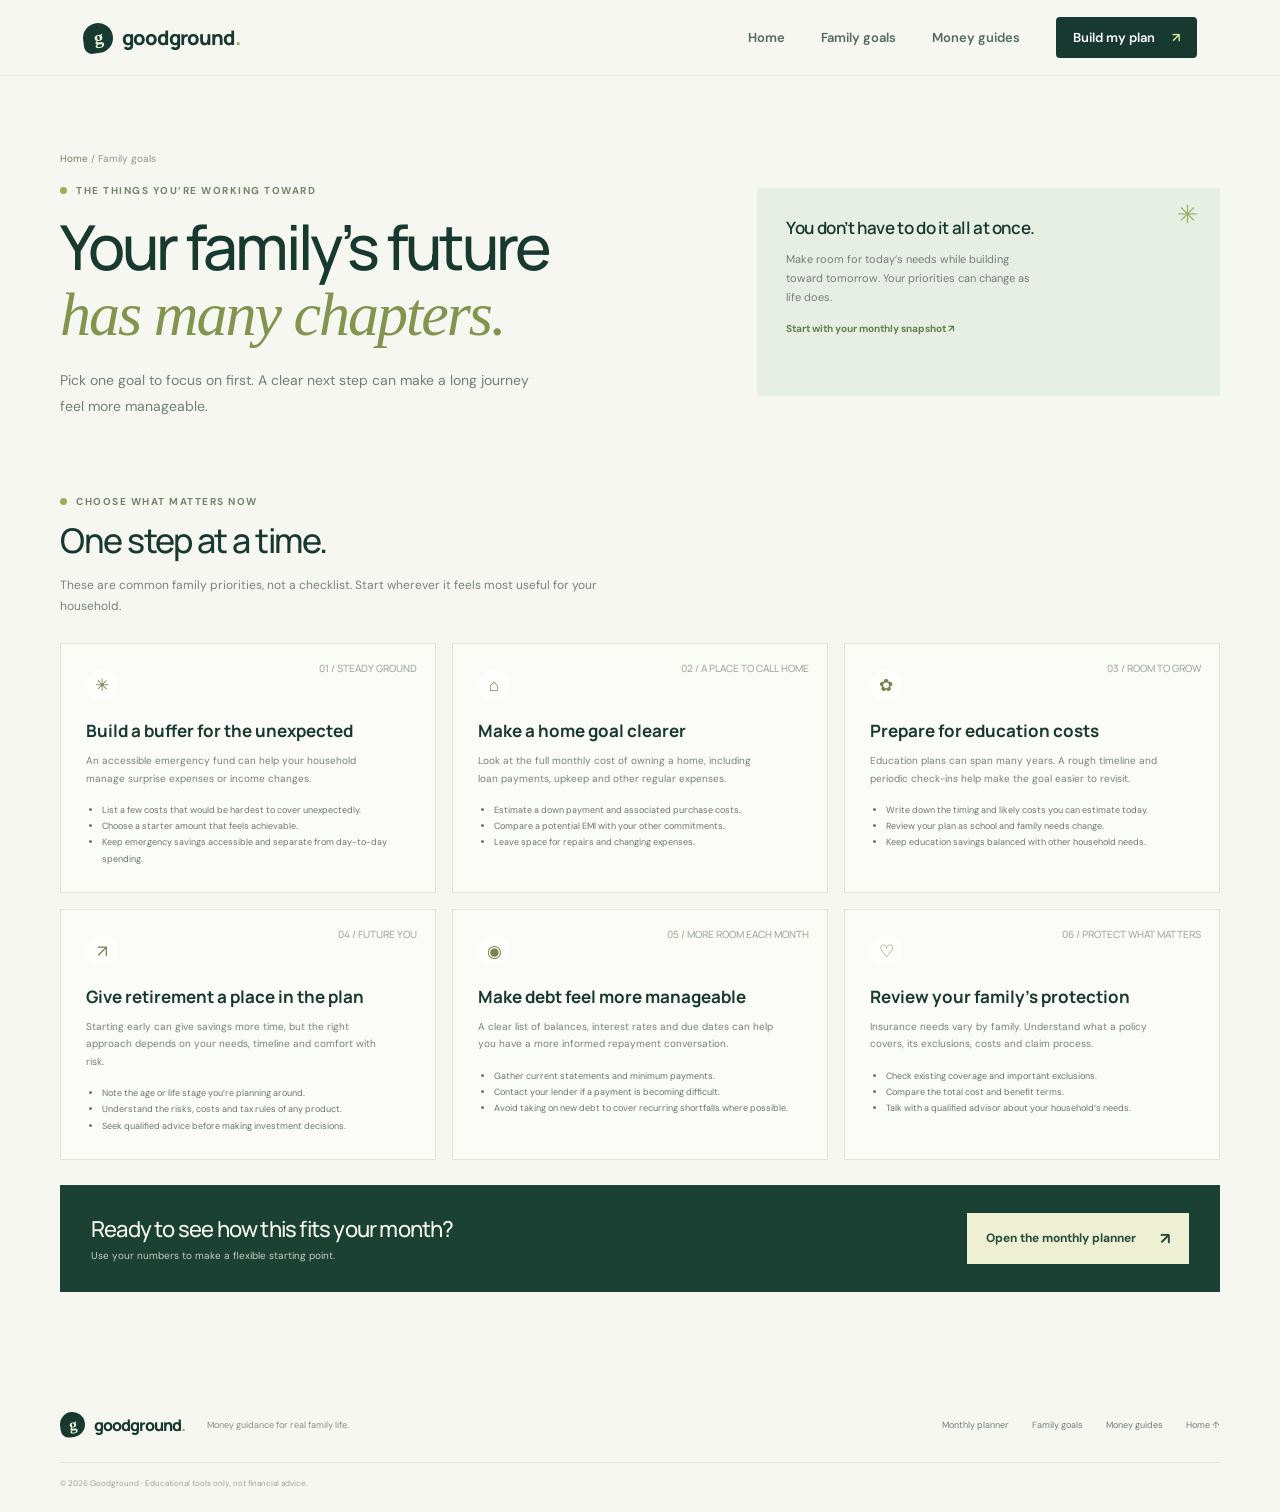
==== goals.html @ 2b3bf750 "Add Goodground multipage planning experience" ====
<!doctype html>
<html lang="en">
  <head>
    <meta charset="UTF-8" /><meta name="viewport" content="width=device-width, initial-scale=1.0" />
    <meta name="description" content="Explore practical family money goals: an emergency buffer, a home, education and retirement." />
    <title>Family goals — Goodground</title>
    <link rel="preconnect" href="https://fonts.googleapis.com" /><link rel="preconnect" href="https://fonts.gstatic.com" crossorigin />
    <link href="https://fonts.googleapis.com/css2?family=DM+Sans:wght@400;500;600;700&family=Manrope:wght@400;500;600;700;800&display=swap" rel="stylesheet" />
    <link rel="stylesheet" href="styles.css" /><link rel="stylesheet" href="pages.css" />
  </head>
  <body>
    <header class="site-header"><a class="brand" href="index.html"><span class="brand-mark">g</span><span>goodground<span class="brand-period">.</span></span></a><button class="menu-toggle" aria-label="Open navigation" aria-expanded="false"><span></span><span></span></button><nav class="main-nav" aria-label="Main navigation"><a href="index.html">Home</a><a href="goals.html" aria-current="page">Family goals</a><a href="guides.html">Money guides</a><a class="nav-cta" href="planner.html">Build my plan <span>↗</span></a></nav></header>
    <main>
      <section class="interior-hero"><div><div class="breadcrumb"><a href="index.html">Home</a> / Family goals</div><div class="eyebrow"><span class="eyebrow-dot"></span> The things you’re working toward</div><h1>Your family’s future<br /><em>has many chapters.</em></h1><p>Pick one goal to focus on first. A clear next step can make a long journey feel more manageable.</p></div><aside class="hero-aside"><strong>You don’t have to do it all at once.</strong><p>Make room for today’s needs while building toward tomorrow. Your priorities can change as life does.</p><a href="planner.html">Start with your monthly snapshot ↗</a></aside></section>
      <section class="page-main"><div class="page-section-title"><div class="eyebrow"><span class="eyebrow-dot"></span> Choose what matters now</div><h2>One step at a time.</h2><p>These are common family priorities, not a checklist. Start wherever it feels most useful for your household.</p></div>
        <div class="goal-detail-grid">
          <article class="goal-detail"><span class="goal-number">01 / STEADY GROUND</span><div class="tile-icon">✳</div><h3>Build a buffer for the unexpected</h3><p>An accessible emergency fund can help your household manage surprise expenses or income changes.</p><ul><li>List a few costs that would be hardest to cover unexpectedly.</li><li>Choose a starter amount that feels achievable.</li><li>Keep emergency savings accessible and separate from day-to-day spending.</li></ul></article>
          <article class="goal-detail"><span class="goal-number">02 / A PLACE TO CALL HOME</span><div class="tile-icon">⌂</div><h3>Make a home goal clearer</h3><p>Look at the full monthly cost of owning a home, including loan payments, upkeep and other regular expenses.</p><ul><li>Estimate a down payment and associated purchase costs.</li><li>Compare a potential EMI with your other commitments.</li><li>Leave space for repairs and changing expenses.</li></ul></article>
          <article class="goal-detail"><span class="goal-number">03 / ROOM TO GROW</span><div class="tile-icon">✿</div><h3>Prepare for education costs</h3><p>Education plans can span many years. A rough timeline and periodic check-ins help make the goal easier to revisit.</p><ul><li>Write down the timing and likely costs you can estimate today.</li><li>Review your plan as school and family needs change.</li><li>Keep education savings balanced with other household needs.</li></ul></article>
          <article class="goal-detail"><span class="goal-number">04 / FUTURE YOU</span><div class="tile-icon">↗</div><h3>Give retirement a place in the plan</h3><p>Starting early can give savings more time, but the right approach depends on your needs, timeline and comfort with risk.</p><ul><li>Note the age or life stage you’re planning around.</li><li>Understand the risks, costs and tax rules of any product.</li><li>Seek qualified advice before making investment decisions.</li></ul></article>
          <article class="goal-detail"><span class="goal-number">05 / MORE ROOM EACH MONTH</span><div class="tile-icon">◉</div><h3>Make debt feel more manageable</h3><p>A clear list of balances, interest rates and due dates can help you have a more informed repayment conversation.</p><ul><li>Gather current statements and minimum payments.</li><li>Contact your lender if a payment is becoming difficult.</li><li>Avoid taking on new debt to cover recurring shortfalls where possible.</li></ul></article>
          <article class="goal-detail"><span class="goal-number">06 / PROTECT WHAT MATTERS</span><div class="tile-icon">♡</div><h3>Review your family’s protection</h3><p>Insurance needs vary by family. Understand what a policy covers, its exclusions, costs and claim process.</p><ul><li>Check existing coverage and important exclusions.</li><li>Compare the total cost and benefit terms.</li><li>Talk with a qualified advisor about your household’s needs.</li></ul></article>
        </div>
        <div class="priority-band"><div><h3>Ready to see how this fits your month?</h3><p>Use your numbers to make a flexible starting point.</p></div><a class="button" href="planner.html">Open the monthly planner <span>↗</span></a></div>
      </section>
    </main>
    <footer class="site-footer"><a class="brand" href="index.html"><span class="brand-mark">g</span><span>goodground<span class="brand-period">.</span></span></a><p>Money guidance for real family life.</p><div class="footer-links"><a href="planner.html">Monthly planner</a><a href="goals.html">Family goals</a><a href="guides.html">Money guides</a><a href="index.html">Home ↑</a></div><small>© 2026 Goodground · Educational tools only, not financial advice.</small></footer>
    <script type="module" src="src/site.js"></script>
  </body>
</html>
---- styles.css ----
:root{--paper:#f7f7f1;--ink:#18392f;--ink2:#23483c;--muted:#6d7f75;--line:#e2e6dc;--mint:#cfe5d5;--lime:#d9eb96;--serif:Georgia,'Times New Roman',serif;--sans:'DM Sans',Arial,sans-serif;--display:'Manrope',var(--sans)}
*{box-sizing:border-box}html{scroll-behavior:smooth;scroll-padding-top:82px}body{margin:0;background:var(--paper);color:var(--ink);font-family:var(--sans);font-size:15px;-webkit-font-smoothing:antialiased}a{color:inherit;text-decoration:none}button,input{font:inherit}.site-header{height:76px;padding:0 max(calc((100vw - 1160px)/2),6.5%);display:flex;align-items:center;justify-content:space-between;border-bottom:1px solid rgba(24,57,47,.08);position:sticky;top:0;z-index:10;background:rgba(247,247,241,.95);backdrop-filter:blur(14px)}.brand{font:800 20px var(--display);letter-spacing:-1px;display:flex;align-items:center;gap:9px}.brand-mark{width:30px;height:30px;border-radius:50% 50% 50% 8px;background:var(--ink);color:#e7f2d9;display:grid;place-items:center;font:700 19px var(--serif);transform:rotate(-8deg)}.brand-period{color:#94ac5a}.main-nav{display:flex;align-items:center;gap:36px;color:#546a60;font-size:13px;font-weight:600}.main-nav>a:not(.nav-cta):hover,.footer-links a:hover{color:#97a74e}.nav-cta{background:var(--ink);color:white;padding:12px 17px;border-radius:4px}.nav-cta span{margin-left:14px;color:#d9eb96}.menu-toggle{display:none}.hero{max-width:1160px;margin:auto;min-height:555px;padding:74px 0 55px;display:grid;grid-template-columns:1fr 1.07fr;align-items:center;gap:56px}.hero-copy{padding:0 0 15px}.eyebrow{display:flex;align-items:center;gap:9px;color:#738568;font-size:10px;font-weight:700;letter-spacing:1.5px;text-transform:uppercase}.eyebrow-dot{width:7px;height:7px;border-radius:50%;background:#9dad56;display:inline-block}.hero h1,.section-heading h2,.planner-copy h2,.goal-calculator h2,.story-aside h2,.closing-cta h2{font:500 clamp(44px,5.4vw,68px)/1.05 var(--display);letter-spacing:-3.5px;margin:24px 0 20px}.hero h1 em,.section-heading h2 em,.planner-copy h2 em,.goal-calculator h2 em,.closing-cta h2 em{font:italic 500 1.01em/1 var(--serif);letter-spacing:-3px;color:#82954e}.hero-intro{max-width:410px;color:#64776c;font-size:16px;line-height:1.75;margin:0}.hero-actions{display:flex;align-items:center;gap:25px;margin:28px 0 35px}.button{display:inline-flex;align-items:center;gap:24px;padding:15px 19px;font-size:12px;font-weight:700;transition:.2s}.button span{font-size:16px}.button-dark{background:var(--ink);color:white}.button-dark:hover{background:#305747;transform:translateY(-2px)}.text-link{font-size:12px;font-weight:700;color:#52695d;display:flex;align-items:center;gap:9px}.play{width:25px;height:25px;border:1px solid #aab8a6;border-radius:50%;display:grid;place-items:center;font-size:8px;padding-left:2px}.hero-note{display:flex;align-items:center;gap:12px}.avatar-stack{display:flex;padding-left:5px}.avatar-stack span{width:28px;height:28px;border:2px solid var(--paper);border-radius:50%;background:#d7bba7;display:grid;place-items:center;margin-left:-6px;font-size:9px;font-weight:700;color:#456154}.avatar-stack span:nth-child(2){background:#b8d5bc}.avatar-stack span:nth-child(3){background:#ddcf8e}.avatar-stack span:nth-child(4){background:#e8ebe0}.hero-note p{margin:0;color:#859187;font-size:10px;line-height:1.5}.hero-note strong{color:#52665b;font-size:10px}.hero-art{height:422px;position:relative;background:#e7eddd;overflow:hidden;border-radius:48% 48% 3px 3px / 38% 38% 3px 3px}.hero-art:after{content:'';position:absolute;bottom:0;left:0;right:0;height:19%;background:#d9e5d0;border-radius:50% 50% 0 0/15% 15% 0 0}.sun{position:absolute;right:18%;top:12%;width:74px;height:74px;background:#e7d984;border-radius:50%}.art-label{position:absolute;left:8%;top:11%;z-index:2;font-size:10px;color:#607862;letter-spacing:.3px}.label-icon{color:#a1ab5b;font-size:18px;vertical-align:middle;margin-right:4px}.house{position:absolute;z-index:1;left:31%;top:23%;width:43%;height:53%}.roof{position:absolute;left:-8%;top:0;width:116%;height:42%;background:#b98163;clip-path:polygon(50% 0,100% 100%,0 100%)}.house-body{position:absolute;top:34%;left:5%;width:90%;height:57%;background:#f8f3e6;border:1px solid #d9d6c7}.window{position:absolute;top:19%;width:22%;height:28%;background:#bed8cb;border:4px solid #fff}.window-one{left:13%}.window-two{right:13%}.door{position:absolute;bottom:0;left:39%;width:23%;height:43%;background:#90a285;border-radius:22px 22px 0 0}.house-base{position:absolute;bottom:4%;left:-3%;width:106%;height:7px;background:#a7ae8a}.plant{position:absolute;z-index:2;bottom:18%;width:47px;height:88px}.plant-one{left:19%}.plant-two{right:18%;transform:scale(.82)}.plant i{position:absolute;bottom:31px;left:22px;width:13px;height:36px;background:#839e70;border-radius:90% 0 90% 0;transform-origin:bottom}.plant i:nth-child(1){transform:rotate(-42deg)}.plant i:nth-child(2){transform:rotate(5deg);height:44px}.plant i:nth-child(3){transform:rotate(40deg)}.plant b{position:absolute;bottom:0;left:9px;width:34px;height:38px;background:#bf8b6d;border-radius:2px 2px 8px 8px}.note-card{position:absolute;z-index:4;background:#fffdf7;box-shadow:0 12px 35px #294b351f;border:1px solid #edf0e7}.goal-card{top:25%;right:5%;width:190px;padding:15px 16px 13px;transform:rotate(2deg)}.mini-heading{display:flex;align-items:center;gap:6px;font-size:7px;color:#839084;letter-spacing:.8px;font-weight:700}.tiny-icon{width:17px;height:17px;background:#e6efdc;border-radius:50%;display:grid;place-items:center;color:#667c4f;font-size:11px}.dots{margin-left:auto;font-size:16px;letter-spacing:1px}.goal-card>strong{font:700 23px var(--display);display:block;margin:12px 0 8px;letter-spacing:-1px}.goal-card small{font:500 10px var(--sans);color:#8a968b;letter-spacing:0}.progress{height:5px;background:#e8eee4;border-radius:10px}.progress span{display:block;height:100%;background:#91a864;border-radius:10px}.card-foot{display:flex;justify-content:space-between;margin-top:7px;font-size:8px;color:#879486}.card-foot span:last-child{color:#779252}.calm-card{left:7%;bottom:17%;display:flex;gap:10px;align-items:center;padding:11px 15px;transform:rotate(-2deg)}.calm-icon{width:29px;height:29px;display:grid;place-items:center;background:#f2edcf;border-radius:50%;color:#a48e3f}.calm-card strong,.calm-card small{display:block}.calm-card strong{font:700 10px var(--display)}.calm-card small{font-size:8px;color:#829087;margin-top:3px}.art-caption{position:absolute;z-index:3;bottom:6%;width:100%;text-align:center;color:#72836f;font:italic 12px var(--serif)}.trust-strip{padding:29px 6%;border-top:1px solid var(--line);border-bottom:1px solid var(--line);text-align:center}.trust-strip>p{color:#94a095;font-size:9px;letter-spacing:1.7px;font-weight:700;margin:0 0 18px}.trust-strip>div{display:flex;justify-content:center;gap:64px;color:#52665a;font-size:12px;font-weight:600}.section-pad{max-width:1160px;margin:auto;padding:105px 0}.section-heading{display:flex;justify-content:space-between;align-items:end;margin-bottom:46px}.section-heading h2,.goal-calculator h2,.story-aside h2{font-size:46px;letter-spacing:-2.5px;margin:17px 0 0}.section-heading h2 em,.goal-calculator h2 em{letter-spacing:-2px}.section-heading>p{max-width:345px;line-height:1.8;color:#77847b;margin:0 0 4px;font-size:13px}.steps-grid{display:grid;grid-template-columns:repeat(3,1fr);gap:16px}.step-card{border:1px solid var(--line);padding:25px 25px 23px;min-height:224px;background:#fbfbf6}.step-top{display:flex;align-items:center;justify-content:space-between}.step-num{color:#94a194;font:500 11px var(--display);letter-spacing:1px}.step-icon{width:37px;height:37px;border-radius:50%;display:grid;place-items:center;font-size:17px}.mint{background:#e0eee1;color:#5a8666}.yellow{background:#f1edcf;color:#9e9148}.pink{background:#f2dfd8;color:#b17a66}.step-card h3{font:700 17px var(--display);letter-spacing:-.4px;margin:20px 0 9px}.step-card p{font-size:12px;line-height:1.7;color:#77847b;margin:0;max-width:290px}.step-card>a,.goal-tile>a{display:inline-block;margin-top:18px;color:#667f50;font-size:11px;font-weight:700}.step-card>a span,.goal-tile>a span{margin-left:8px}.planner-section{background:#1b4034;color:#f6f6ed;padding:84px max(calc((100vw - 1160px)/2),6.5%)}.planner-wrap{max-width:1160px;margin:auto;display:grid;grid-template-columns:.8fr 1.2fr;gap:84px;align-items:center}.light{color:#c0cfaa}.planner-copy h2{font-size:49px;letter-spacing:-2.5px;margin:20px 0}.planner-copy h2 em{color:#d7e89b;letter-spacing:-2px}.planner-copy>p{color:#bdccc2;line-height:1.8;font-size:13px;max-width:330px}.planner-points{display:grid;gap:14px;margin-top:27px;color:#d6e0d5;font-size:11px}.planner-points b{color:#d7e89b;margin-right:8px}.planner-card{background:#fbfbf5;color:var(--ink);padding:27px 29px 18px;box-shadow:0 18px 65px #10261f45}.planner-card-head{display:flex;justify-content:space-between;align-items:center;margin-bottom:23px}.micro-label{color:#91a085;font-size:8px;letter-spacing:1.2px;font-weight:700}.planner-card-head h3{font:700 19px var(--display);margin:6px 0 0;letter-spacing:-.6px}.privacy-pill{background:#eff3e9;color:#78876d;font-size:8px;padding:8px 10px;border-radius:99px}.fields-grid{display:grid;grid-template-columns:1fr 1fr;gap:17px 14px}.fields-grid label{font-size:10px;font-weight:600;color:#68796e}.input-wrap{display:flex;align-items:center;height:40px;margin-top:7px;border:1px solid #e0e6db;background:white}.input-wrap b{padding:0 0 0 11px;color:#91a08e;font-weight:500}.input-wrap input{width:100%;height:100%;border:0;outline:0;background:transparent;padding:0 10px;color:#233d32;font:600 13px var(--display)}.input-wrap:focus-within{border-color:#91a864;box-shadow:0 0 0 2px #91a86422}.plan-result{margin-top:21px;padding:18px;background:#edf2e5;display:flex;align-items:center;gap:20px}.result-ring{flex:none;width:90px;height:90px;border:1px solid #c9d8bd;border-radius:50%;display:flex;flex-direction:column;align-items:center;justify-content:center;position:relative}.result-ring>span{position:absolute;top:12px;left:17px;font-size:8px;color:#829279}.result-ring strong{font:700 19px var(--display);letter-spacing:-.7px}.result-ring small{font-size:7px;color:#85917f;margin-top:3px}.result-copy{flex:1}.result-status{font-size:11px;font-weight:700;color:#486c45}.result-copy p{font-size:10px;line-height:1.55;color:#718071;margin:7px 0}.result-link{font-size:9px;font-weight:700;color:#647f4c}.result-link span{padding-left:6px}.planner-disclaimer{color:#9ba69b;font-size:8px;margin:12px 0 0}.goals-section{padding-bottom:96px}.goal-grid{display:grid;grid-template-columns:repeat(3,1fr);gap:16px}.goal-tile{min-height:295px;padding:24px 25px;position:relative;overflow:hidden}.goal-home{background:#e8eee0}.goal-kids{background:#f0eadd}.goal-future{background:#e6ebe7}.tile-icon{width:32px;height:32px;border-radius:50%;background:#ffffff91;display:grid;place-items:center;color:#75854d;font-size:17px}.tile-meta{font-size:8px;letter-spacing:1.2px;font-weight:700;color:#839078;margin-top:21px}.goal-tile h3{font:600 23px/1.13 var(--display);letter-spacing:-1px;margin:9px 0}.goal-tile p{position:relative;z-index:1;max-width:210px;color:#758078;font-size:10px;line-height:1.7;margin:0}.goal-tile>a{position:relative;z-index:2;margin-top:13px}.tile-illustration{position:absolute;right:-4px;bottom:-14px;width:130px;height:104px;opacity:.88}.home-illo:before{content:'';position:absolute;right:24px;bottom:17px;width:81px;height:58px;background:#c8b69b;clip-path:polygon(50% 0,100% 42%,100% 100%,0 100%,0 42%)}.home-illo div{position:absolute;right:37px;bottom:17px;width:54px;height:41px;background:#f9f6e9}.home-illo span{position:absolute;right:58px;bottom:17px;font-size:26px;color:#879474}.kids-illo span{position:absolute;right:42px;bottom:29px;font-size:55px;color:#e0b962}.kids-illo i,.kids-illo b{position:absolute;bottom:15px;width:25px;height:48px;border-radius:90% 90% 0 0;background:#c98c77;right:69px}.kids-illo b{right:39px;height:38px;background:#7d9a7e}.future-illo span{position:absolute;right:46px;bottom:37px;font-size:48px;color:#d6b862}.future-illo i,.future-illo b{position:absolute;bottom:17px;right:50px;width:55px;height:24px;border-radius:100% 0;background:#80987a;transform:rotate(-19deg)}.future-illo b{right:16px;bottom:8px;width:68px;background:#a8b4a0;transform:rotate(10deg)}.goal-calculator{background:#eeeee5;padding:82px max(calc((100vw - 1160px)/2),6.5%)}.calc-inner{max-width:1160px;margin:auto;display:grid;grid-template-columns:1fr .92fr;gap:100px;align-items:center}.goal-calculator h2{margin-bottom:17px}.calc-inner>div:first-child>p{max-width:390px;color:#748078;font-size:12px;line-height:1.8}.calc-card{background:#fbfbf7;padding:26px 28px;box-shadow:0 10px 35px #263d2b0a}.calc-card>label{display:block;font-size:10px;color:#647369;margin-bottom:10px}.calc-card>label strong{font:700 14px var(--display);color:#315744}.calc-card input[type=range]{width:100%;height:4px;accent-color:#798d56;cursor:pointer}.range-ends{display:flex;justify-content:space-between;color:#a0a99e;font-size:8px;margin:5px 0 20px}.calc-total{background:#edf2e5;padding:15px 17px;margin-top:2px;display:grid;gap:5px}.calc-total>span{font-size:9px;color:#788779}.calc-total strong{font:700 28px var(--display);letter-spacing:-1.3px;color:#294d3d}.calc-total small{font-size:8px;color:#859184}.calc-note{color:#9ba59a;font-size:8px;line-height:1.5;margin:12px 0 0}.stories-section{display:grid;grid-template-columns:1.05fr .95fr;gap:100px;align-items:center}.story-quote{padding:46px 49px;background:#e7eee3;position:relative;min-height:300px}.quote-mark{font:70px/.8 var(--serif);color:#9eae78}.story-quote blockquote{font:italic 24px/1.45 var(--serif);letter-spacing:-.3px;margin:6px 0 24px;max-width:430px;color:#355143}.quote-person{display:flex;align-items:center;gap:11px}.quote-avatar{width:32px;height:32px;background:#d8bfaa;border-radius:50%;display:grid;place-items:center;font:600 13px var(--display);color:#46604e}.quote-person strong,.quote-person small{display:block}.quote-person strong{font-size:10px}.quote-person small{font-size:8px;color:#829087;margin-top:4px}.story-dots{display:flex;gap:5px;position:absolute;bottom:30px;right:35px}.story-dots i{width:5px;height:5px;background:#c1ccbc;border-radius:50%}.story-dots i.active{width:18px;border-radius:10px;background:#84995f}.story-aside h2{margin:17px 0}.story-aside>p{font-size:12px;line-height:1.8;color:#758178;max-width:360px}.button-outline{border:1px solid #ccd5c7;color:#365743;margin-top:14px}.button-outline:hover{background:#e9eee5}.scribble{font:italic 19px/1.05 var(--serif);color:#9ba75e;position:absolute;right:12%;margin-top:-40px;transform:rotate(-10deg)}.scribble span{font-size:25px}.faq-section{padding-top:55px;display:grid;grid-template-columns:.7fr 1.3fr;gap:90px}.faq-head h2{font:500 35px var(--display);letter-spacing:-1.5px;margin:16px 0}.faq-list details{border-bottom:1px solid var(--line);padding:17px 0}.faq-list details:first-child{border-top:1px solid var(--line)}.faq-list summary{list-style:none;cursor:pointer;display:flex;justify-content:space-between;align-items:center;font:600 13px var(--display)}.faq-list summary::-webkit-details-marker{display:none}.faq-list summary span{font-size:18px;color:#83966a;transition:transform .2s}.faq-list details[open] summary span{transform:rotate(45deg)}.faq-list details p{max-width:650px;font-size:11px;line-height:1.75;color:#758178;margin:11px 30px 3px 0}.closing-cta{position:relative;overflow:hidden;background:#294f3e;color:#f4f5e8;text-align:center;padding:79px 20px 73px}.closing-cta:before,.closing-cta:after{content:'';position:absolute;width:280px;height:280px;border:1px solid #ffffff12;border-radius:50%;top:-125px;left:-90px}.closing-cta:after{left:auto;right:-60px;top:auto;bottom:-200px;width:370px;height:370px}.closing-sun{font-size:22px;color:#d9e994;margin-bottom:16px}.closing-cta h2{font-size:52px;margin:18px 0 13px}.closing-cta h2 em{color:#d9e994}.closing-cta>p{font-size:12px;color:#c4d1c3;margin:0 0 23px}.button-light{background:#edf0d3;color:#284b3c}.button-light:hover{background:white;transform:translateY(-2px)}.closing-note{display:block;font:italic 11px var(--serif);color:#b5c6b4;margin-top:16px}.site-footer{max-width:1160px;margin:auto;padding:28px 0 24px;display:flex;align-items:center;gap:22px;flex-wrap:wrap}.site-footer .brand{font-size:16px}.site-footer .brand-mark{width:25px;height:25px;font-size:16px}.site-footer>p{color:#859087;font-size:9px}.footer-links{margin-left:auto;display:flex;gap:23px;color:#718075;font-size:9px}.site-footer>small{width:100%;border-top:1px solid var(--line);padding-top:15px;color:#9aa49b;font-size:8px}
@media(max-width:1200px){.hero,.section-pad,.site-footer{margin-left:6.5%;margin-right:6.5%}.planner-section,.goal-calculator{padding-left:6.5%;padding-right:6.5%}.hero{gap:35px}.trust-strip>div{gap:35px}}
@media(max-width:760px){.site-header{height:65px;padding:0 6%}.menu-toggle{display:flex;width:38px;height:38px;border:0;background:transparent;flex-direction:column;gap:6px;align-items:center;justify-content:center}.menu-toggle span{width:20px;height:1px;background:var(--ink)}.main-nav{display:none;position:absolute;top:64px;left:0;right:0;background:var(--paper);padding:20px 6% 25px;box-shadow:0 16px 20px #23382b12;align-items:stretch;gap:0;flex-direction:column}.main-nav.open{display:flex}.main-nav>a:not(.nav-cta){padding:13px 0;border-bottom:1px solid var(--line)}.nav-cta{margin-top:15px;text-align:center}.hero{margin:0 6%;padding:52px 0 40px;grid-template-columns:1fr;gap:32px}.hero h1{font-size:54px}.hero-art{height:365px;max-width:500px;width:100%;margin:auto}.trust-strip>div{display:grid;grid-template-columns:1fr 1fr;gap:16px;text-align:left;max-width:410px;margin:auto;font-size:10px}.trust-strip{padding:24px 6%}.section-pad{margin:0 6%;padding:70px 0}.section-heading{display:block;margin-bottom:28px}.section-heading h2,.goal-calculator h2,.story-aside h2{font-size:39px}.section-heading>p{margin-top:16px;max-width:420px}.steps-grid,.goal-grid{grid-template-columns:1fr}.step-card{min-height:200px}.planner-section{padding:62px 6%}.planner-wrap{grid-template-columns:1fr;gap:28px}.planner-copy h2{font-size:43px}.planner-points{grid-template-columns:1fr 1fr}.planner-card{padding:21px 18px 15px}.goal-tile{min-height:270px}.goal-calculator{padding:62px 6%}.calc-inner{grid-template-columns:1fr;gap:25px}.stories-section{grid-template-columns:1fr;gap:38px}.story-quote{padding:33px 27px;min-height:280px}.story-quote blockquote{font-size:21px}.story-dots{bottom:23px}.scribble{right:4%;margin-top:-28px;font-size:15px}.faq-section{grid-template-columns:1fr;gap:15px;padding-top:35px}.faq-head h2{font-size:31px}.closing-cta{padding:63px 20px}.closing-cta h2{font-size:46px}.site-footer{margin:0 6%;padding:24px 0;gap:10px}.site-footer>p{width:calc(100% - 150px)}.footer-links{margin-left:0;order:3;width:100%;flex-wrap:wrap;gap:13px 20px}.site-footer>small{order:4}}
@media(max-width:420px){.hero h1{font-size:47px;letter-spacing:-2.5px}.hero-actions{gap:14px}.button{padding:14px 14px;gap:12px}.hero-art{height:315px}.goal-card{right:3%;width:164px;padding:12px}.calm-card{left:5%;padding:9px}.fields-grid{gap:12px 9px}.fields-grid label{font-size:9px}.planner-card-head{align-items:flex-start}.privacy-pill{font-size:7px;padding:7px}.plan-result{gap:12px;padding:13px}.result-ring{width:78px;height:78px}.result-ring strong{font-size:16px}.planner-points{grid-template-columns:1fr}.story-quote blockquote{font-size:19px}}
@media(prefers-reduced-motion:reduce){html{scroll-behavior:auto}*,*:before,*:after{transition:none!important}}
---- pages.css ----
.interior-hero{max-width:1160px;margin:0 auto;padding:76px 0 62px;display:grid;grid-template-columns:1fr .75fr;gap:80px;align-items:center}.breadcrumb{font-size:10px;color:#8b988d;margin-bottom:19px}.breadcrumb a{color:#728565}.interior-hero h1{font:500 clamp(45px,5vw,62px)/1.04 var(--display);letter-spacing:-3px;margin:18px 0}.interior-hero h1 em{font:italic 500 1em var(--serif);color:#82954e;letter-spacing:-2px}.interior-hero>div>p{max-width:480px;color:#718077;font-size:14px;line-height:1.8}.hero-aside{background:#e7eee3;padding:28px 29px;position:relative;min-height:208px}.hero-aside:after{content:'✳';position:absolute;right:22px;top:10px;font-size:25px;color:#a0ad66}.hero-aside strong{font:600 17px var(--display);letter-spacing:-.4px}.hero-aside p{font-size:11px;line-height:1.7;color:#718077;max-width:260px}.hero-aside a{font-size:10px;font-weight:700;color:#647f4c}.page-main{max-width:1160px;margin:auto;padding:0 0 90px}.page-section-title{margin:0 0 25px}.page-section-title h2{font:500 34px var(--display);letter-spacing:-1.5px;margin:9px 0}.page-section-title p{font-size:12px;line-height:1.8;color:#77847b;max-width:540px}.planner-layout{display:grid;grid-template-columns:1fr 310px;gap:25px;align-items:start}.planner-form,.side-note,.goal-detail,.guide-card{border:1px solid var(--line);background:#fbfbf7;padding:25px}.planner-form h2{font:700 18px var(--display);letter-spacing:-.5px;margin:0 0 5px}.planner-form>p{font-size:10px;color:#829087;margin:0 0 20px}.planner-fields{display:grid;grid-template-columns:1fr 1fr;gap:17px}.planner-fields label{font-size:10px;font-weight:600;color:#65756a}.planner-fields .input-wrap{margin-top:7px}.planner-breakdown{margin-top:20px;background:#edf2e5;padding:19px;display:grid;grid-template-columns:repeat(3,1fr);gap:12px}.breakdown-item span,.breakdown-item strong{display:block}.breakdown-item span{font-size:8px;letter-spacing:.7px;text-transform:uppercase;color:#849080}.breakdown-item strong{font:700 15px var(--display);margin-top:6px}.planner-summary{border-top:1px solid #d9e2d4;margin-top:18px;padding-top:16px;display:flex;justify-content:space-between;gap:16px;align-items:center}.planner-summary strong{font:700 24px var(--display);letter-spacing:-1px}.planner-summary p{font-size:10px;color:#718077;line-height:1.6;margin:4px 0 0;max-width:390px}.summary-label{font-size:8px;color:#839180;letter-spacing:1px}.side-note{background:#e7eee3;border:0}.side-note h3{font:700 15px var(--display);margin:0 0 10px}.side-note p,.side-note li{color:#718077;font-size:10px;line-height:1.75}.side-note ul{padding-left:17px}.side-note .disclaimer{border-top:1px solid #d3ddcf;padding-top:14px;margin-top:17px;font-size:9px}.projection-box{margin-top:24px;padding-top:20px;border-top:1px solid var(--line)}.projection-box h3{font:700 14px var(--display);margin:0 0 13px}.projection-box label{display:flex;justify-content:space-between;font-size:10px;color:#65756a;margin:13px 0 6px}.projection-box label strong{color:#315744}.projection-box input[type=range]{width:100%;accent-color:#82954e}.projection-result{margin-top:16px;background:#edf2e5;padding:15px}.projection-result span,.projection-result strong,.projection-result small{display:block}.projection-result span{font-size:9px;color:#778779}.projection-result strong{font:700 24px var(--display);margin:6px 0 2px}.projection-result small{font-size:8px;color:#8b9789}.goal-detail-grid{display:grid;grid-template-columns:repeat(3,1fr);gap:16px}.goal-detail{min-height:228px;position:relative;overflow:hidden}.goal-detail .tile-icon{margin-bottom:18px}.goal-detail h3{font:700 17px var(--display);margin:0 0 8px}.goal-detail p{font-size:10px;line-height:1.75;color:#77847b;max-width:295px}.goal-detail ul{padding-left:16px;margin:15px 0 0}.goal-detail li{font-size:9px;line-height:1.8;color:#68786d}.goal-detail .goal-number{position:absolute;right:18px;top:17px;font:500 10px var(--display);color:#a1ad9f}.priority-band{margin-top:25px;background:#1b4034;color:#f6f6ed;padding:28px 31px;display:flex;align-items:center;justify-content:space-between;gap:22px}.priority-band h3{font:500 22px var(--display);margin:0 0 5px;letter-spacing:-.8px}.priority-band p{font-size:10px;color:#c1d0c3;margin:0}.priority-band .button{background:#edf0d3;color:#284b3c;white-space:nowrap}.guide-grid{display:grid;grid-template-columns:repeat(2,1fr);gap:16px}.guide-card{min-height:205px}.guide-card .guide-number{font-size:9px;letter-spacing:1px;color:#8b9b79;font-weight:700}.guide-card h3{font:700 17px var(--display);margin:14px 0 8px}.guide-card p{color:#748078;font-size:10px;line-height:1.75;max-width:470px}.guide-card details{border-top:1px solid var(--line);margin-top:15px;padding-top:12px}.guide-card summary{font-size:10px;font-weight:700;cursor:pointer;list-style:none}.guide-card summary::-webkit-details-marker{display:none}.guide-card summary:after{content:'+';float:right;color:#82954e;font-size:15px}.guide-card details[open] summary:after{content:'−'}.guide-card details p{margin-bottom:0}.page-cta{margin-top:25px;text-align:center;background:#e7eee3;padding:34px 20px}.page-cta h3{font:500 23px var(--display);margin:0 0 8px}.page-cta p{font-size:10px;color:#77847b;margin:0 0 16px}.page-cta .button{background:var(--ink);color:white}
@media(max-width:1200px){.interior-hero,.page-main{margin-left:6.5%;margin-right:6.5%}}
@media(max-width:760px){.interior-hero{margin:0 6%;padding:48px 0 40px;grid-template-columns:1fr;gap:23px}.interior-hero h1{font-size:47px}.hero-aside{min-height:0}.page-main{margin:0 6%;padding-bottom:65px}.planner-layout{grid-template-columns:1fr}.planner-fields{grid-template-columns:1fr 1fr}.planner-breakdown{gap:7px;padding:14px}.breakdown-item strong{font-size:12px}.goal-detail-grid{grid-template-columns:1fr}.goal-detail{min-height:0}.guide-grid{grid-template-columns:1fr}.priority-band{align-items:flex-start;flex-direction:column}.priority-band .button{margin-top:3px}.planner-form,.side-note{padding:20px}.page-section-title h2{font-size:30px}}
@media(max-width:420px){.planner-fields{grid-template-columns:1fr}.planner-summary{align-items:flex-start;flex-direction:column}.planner-breakdown{grid-template-columns:1fr 1fr}.interior-hero h1{font-size:41px}}
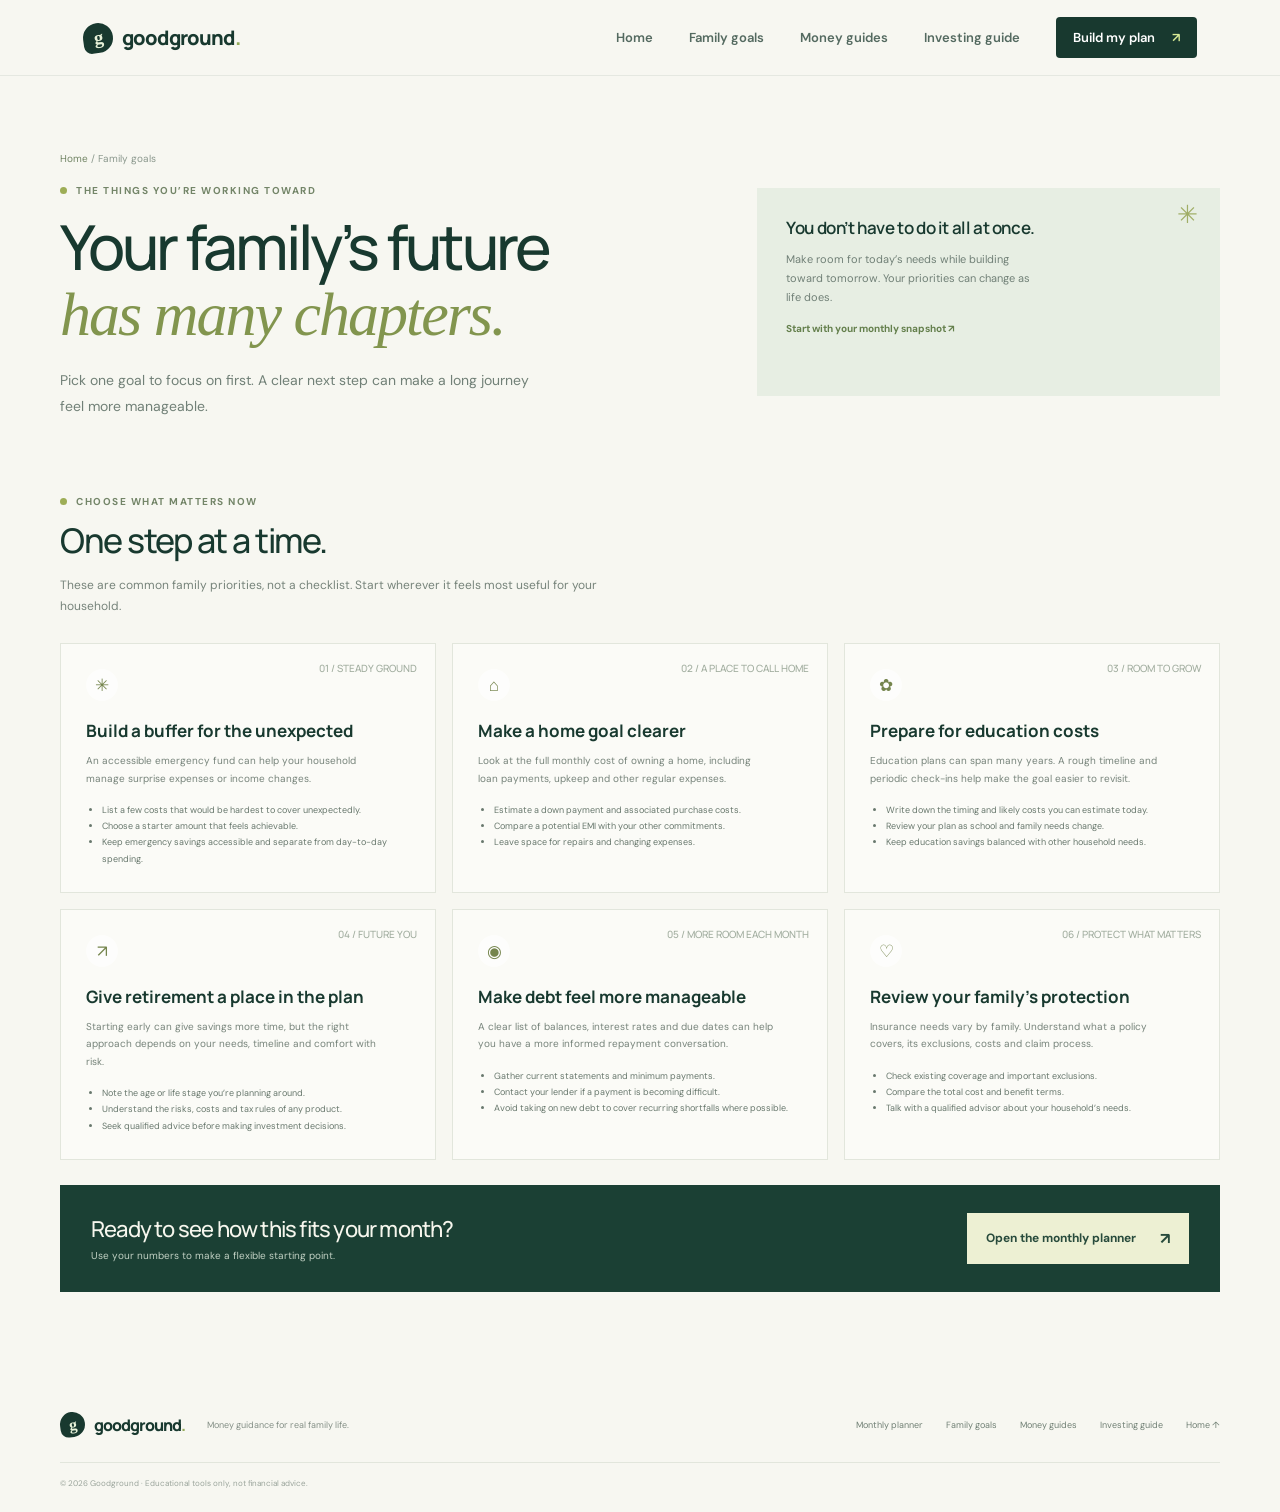
==== commit 0d8c47d7: "Add salary and budget investing learning tool" ====
--- a/goals.html
+++ b/goals.html
@@ -9,7 +9,7 @@
     <link rel="stylesheet" href="styles.css" /><link rel="stylesheet" href="pages.css" />
   </head>
   <body>
-    <header class="site-header"><a class="brand" href="index.html"><span class="brand-mark">g</span><span>goodground<span class="brand-period">.</span></span></a><button class="menu-toggle" aria-label="Open navigation" aria-expanded="false"><span></span><span></span></button><nav class="main-nav" aria-label="Main navigation"><a href="index.html">Home</a><a href="goals.html" aria-current="page">Family goals</a><a href="guides.html">Money guides</a><a class="nav-cta" href="planner.html">Build my plan <span>↗</span></a></nav></header>
+    <header class="site-header"><a class="brand" href="index.html"><span class="brand-mark">g</span><span>goodground<span class="brand-period">.</span></span></a><button class="menu-toggle" aria-label="Open navigation" aria-expanded="false"><span></span><span></span></button><nav class="main-nav" aria-label="Main navigation"><a href="index.html">Home</a><a href="goals.html" aria-current="page">Family goals</a><a href="guides.html">Money guides</a><a href="investing.html">Investing guide</a><a class="nav-cta" href="planner.html">Build my plan <span>↗</span></a></nav></header>
     <main>
       <section class="interior-hero"><div><div class="breadcrumb"><a href="index.html">Home</a> / Family goals</div><div class="eyebrow"><span class="eyebrow-dot"></span> The things you’re working toward</div><h1>Your family’s future<br /><em>has many chapters.</em></h1><p>Pick one goal to focus on first. A clear next step can make a long journey feel more manageable.</p></div><aside class="hero-aside"><strong>You don’t have to do it all at once.</strong><p>Make room for today’s needs while building toward tomorrow. Your priorities can change as life does.</p><a href="planner.html">Start with your monthly snapshot ↗</a></aside></section>
       <section class="page-main"><div class="page-section-title"><div class="eyebrow"><span class="eyebrow-dot"></span> Choose what matters now</div><h2>One step at a time.</h2><p>These are common family priorities, not a checklist. Start wherever it feels most useful for your household.</p></div>
@@ -24,7 +24,7 @@
         <div class="priority-band"><div><h3>Ready to see how this fits your month?</h3><p>Use your numbers to make a flexible starting point.</p></div><a class="button" href="planner.html">Open the monthly planner <span>↗</span></a></div>
       </section>
     </main>
-    <footer class="site-footer"><a class="brand" href="index.html"><span class="brand-mark">g</span><span>goodground<span class="brand-period">.</span></span></a><p>Money guidance for real family life.</p><div class="footer-links"><a href="planner.html">Monthly planner</a><a href="goals.html">Family goals</a><a href="guides.html">Money guides</a><a href="index.html">Home ↑</a></div><small>© 2026 Goodground · Educational tools only, not financial advice.</small></footer>
+    <footer class="site-footer"><a class="brand" href="index.html"><span class="brand-mark">g</span><span>goodground<span class="brand-period">.</span></span></a><p>Money guidance for real family life.</p><div class="footer-links"><a href="planner.html">Monthly planner</a><a href="goals.html">Family goals</a><a href="guides.html">Money guides</a><a href="investing.html">Investing guide</a><a href="index.html">Home ↑</a></div><small>© 2026 Goodground · Educational tools only, not financial advice.</small></footer>
     <script type="module" src="src/site.js"></script>
   </body>
 </html>
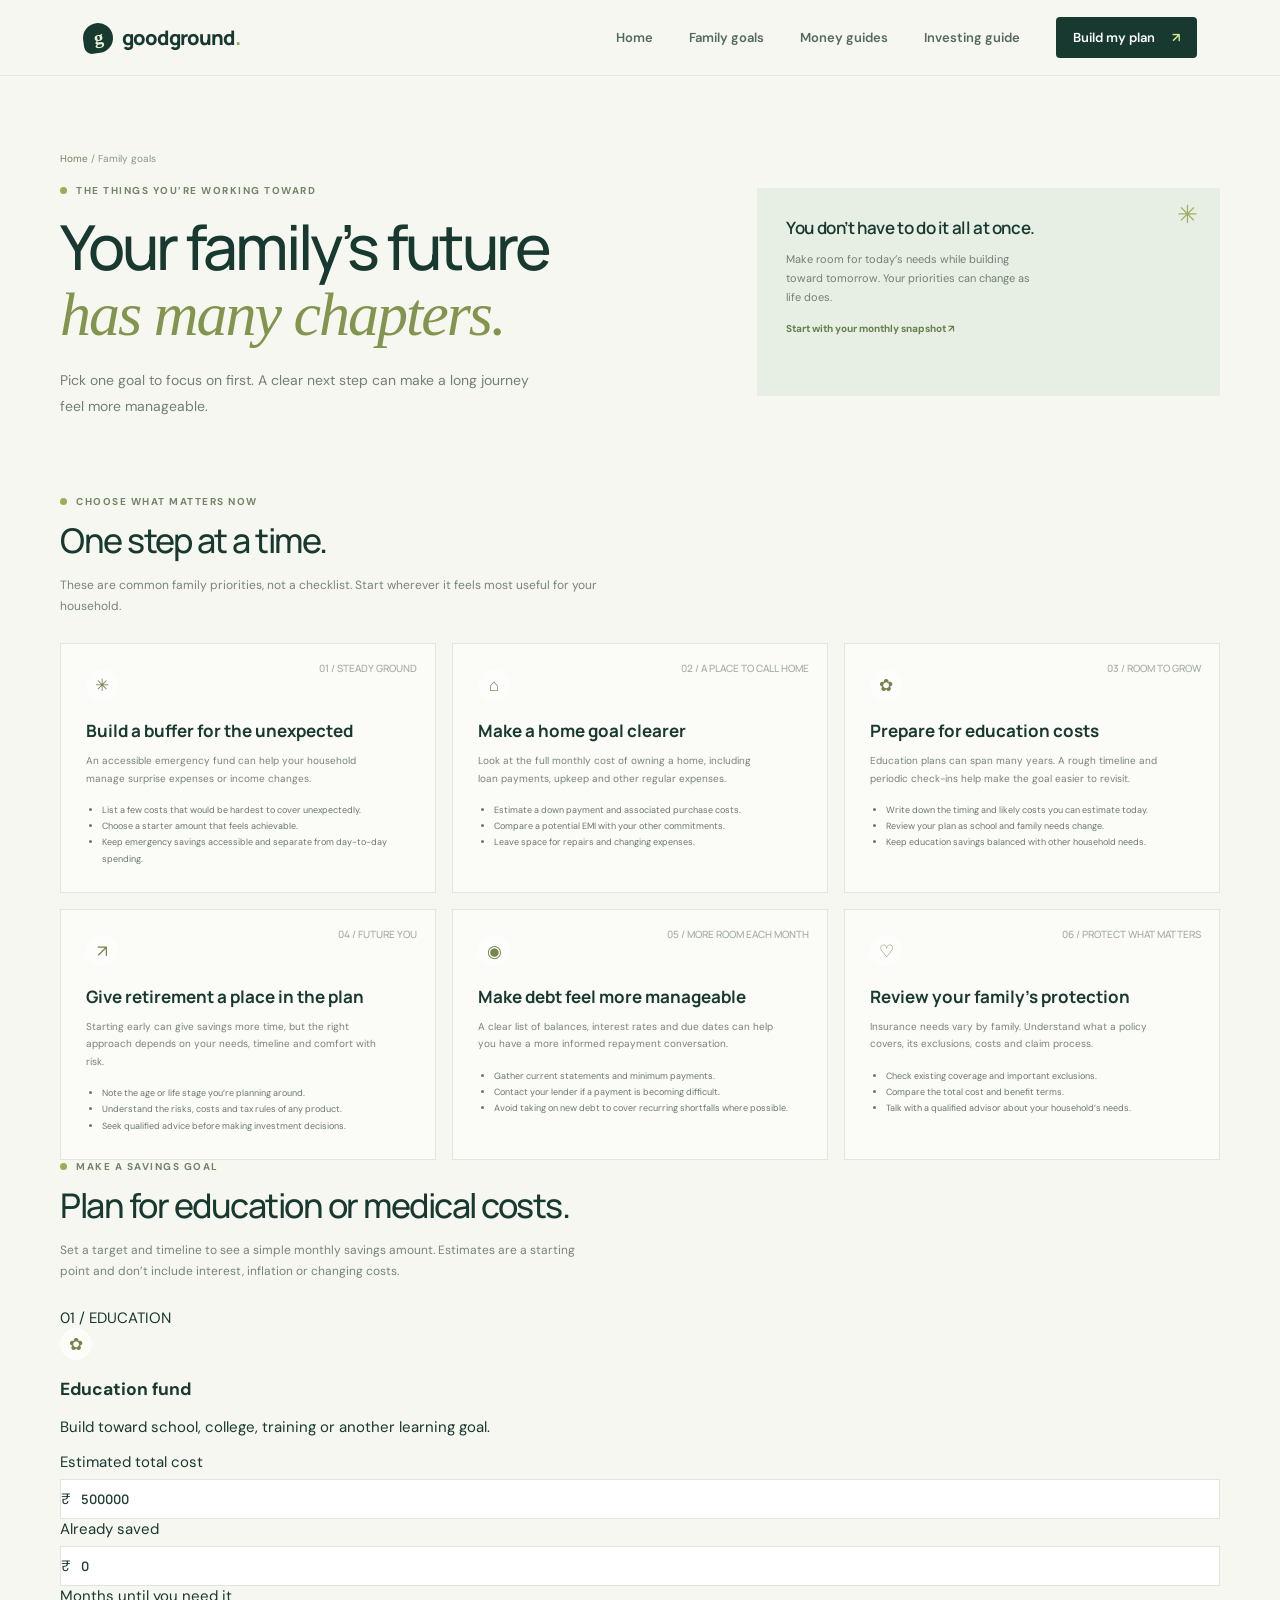
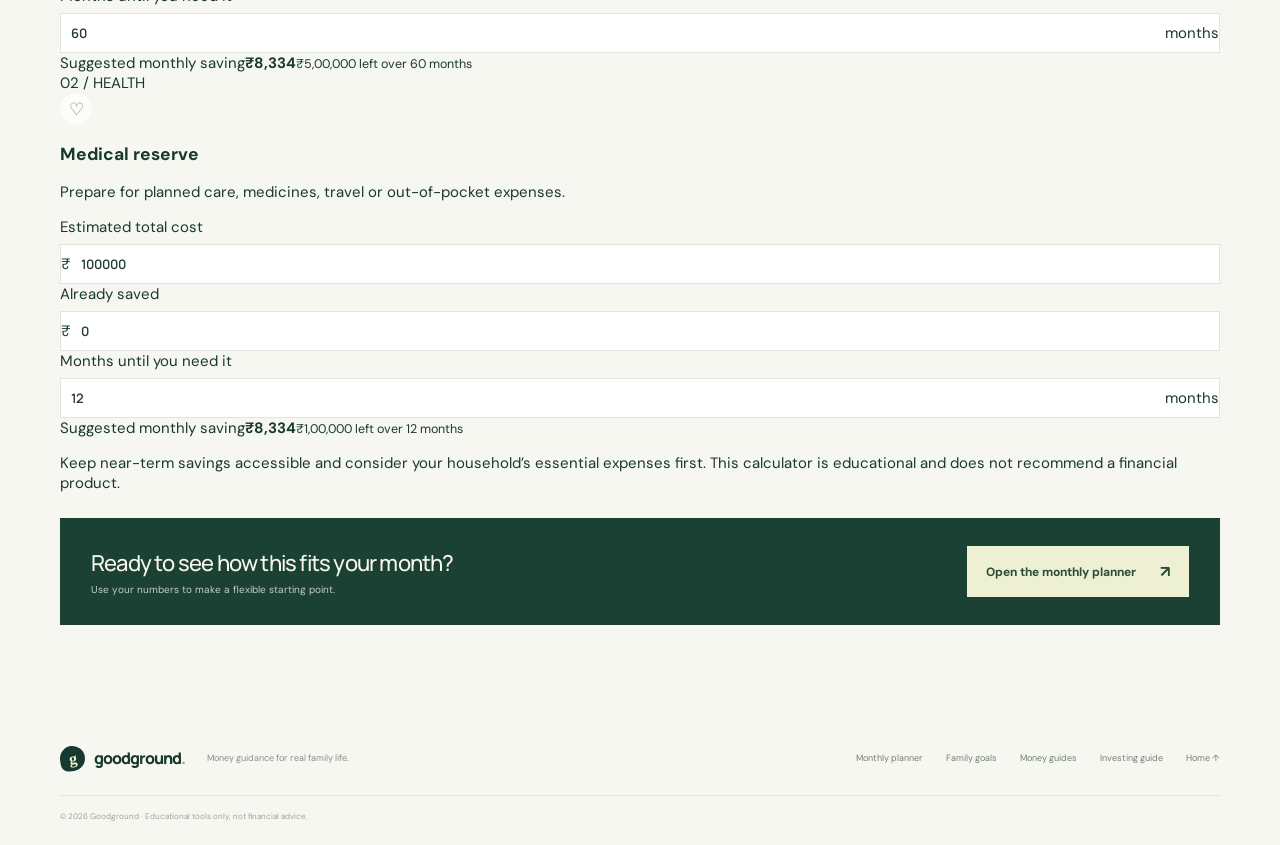
==== commit 4cb5391f: "Add education and medical savings goals" ====
--- a/goals.html
+++ b/goals.html
@@ -21,11 +21,31 @@
           <article class="goal-detail"><span class="goal-number">05 / MORE ROOM EACH MONTH</span><div class="tile-icon">◉</div><h3>Make debt feel more manageable</h3><p>A clear list of balances, interest rates and due dates can help you have a more informed repayment conversation.</p><ul><li>Gather current statements and minimum payments.</li><li>Contact your lender if a payment is becoming difficult.</li><li>Avoid taking on new debt to cover recurring shortfalls where possible.</li></ul></article>
           <article class="goal-detail"><span class="goal-number">06 / PROTECT WHAT MATTERS</span><div class="tile-icon">♡</div><h3>Review your family’s protection</h3><p>Insurance needs vary by family. Understand what a policy covers, its exclusions, costs and claim process.</p><ul><li>Check existing coverage and important exclusions.</li><li>Compare the total cost and benefit terms.</li><li>Talk with a qualified advisor about your household’s needs.</li></ul></article>
         </div>
+        <section class="goal-savings" aria-labelledby="goal-savings-title">
+          <div class="page-section-title"><div class="eyebrow"><span class="eyebrow-dot"></span> Make a savings goal</div><h2 id="goal-savings-title">Plan for education or medical costs.</h2><p>Set a target and timeline to see a simple monthly savings amount. Estimates are a starting point and don’t include interest, inflation or changing costs.</p></div>
+          <div class="goal-savings-grid">
+            <form class="goal-savings-card" data-goal-savings="education">
+              <span class="goal-number">01 / EDUCATION</span><div class="tile-icon">✿</div><h3>Education fund</h3><p>Build toward school, college, training or another learning goal.</p>
+              <label>Estimated total cost <span class="input-wrap"><span>₹</span><input name="target" type="number" min="1" step="1000" value="500000" inputmode="numeric" aria-label="Education estimated total cost in rupees" required /></span></label>
+              <label>Already saved <span class="input-wrap"><span>₹</span><input name="saved" type="number" min="0" step="1000" value="0" inputmode="numeric" aria-label="Education amount already saved in rupees" /></span></label>
+              <label>Months until you need it <span class="input-wrap"><input name="months" type="number" min="1" max="600" step="1" value="60" inputmode="numeric" aria-label="Months until education funds are needed" required /><span>months</span></span></label>
+              <div class="goal-savings-result" aria-live="polite"><span>Suggested monthly saving</span><strong data-monthly>₹8,334</strong><small data-remaining>₹5,00,000 left over 60 months</small></div>
+            </form>
+            <form class="goal-savings-card" data-goal-savings="medical">
+              <span class="goal-number">02 / HEALTH</span><div class="tile-icon">♡</div><h3>Medical reserve</h3><p>Prepare for planned care, medicines, travel or out-of-pocket expenses.</p>
+              <label>Estimated total cost <span class="input-wrap"><span>₹</span><input name="target" type="number" min="1" step="1000" value="100000" inputmode="numeric" aria-label="Medical estimated total cost in rupees" required /></span></label>
+              <label>Already saved <span class="input-wrap"><span>₹</span><input name="saved" type="number" min="0" step="1000" value="0" inputmode="numeric" aria-label="Medical amount already saved in rupees" /></span></label>
+              <label>Months until you need it <span class="input-wrap"><input name="months" type="number" min="1" max="600" step="1" value="12" inputmode="numeric" aria-label="Months until medical funds are needed" required /><span>months</span></span></label>
+              <div class="goal-savings-result" aria-live="polite"><span>Suggested monthly saving</span><strong data-monthly>₹8,334</strong><small data-remaining>₹1,00,000 left over 12 months</small></div>
+            </form>
+          </div>
+          <p class="goal-savings-note">Keep near-term savings accessible and consider your household’s essential expenses first. This calculator is educational and does not recommend a financial product.</p>
+        </section>
         <div class="priority-band"><div><h3>Ready to see how this fits your month?</h3><p>Use your numbers to make a flexible starting point.</p></div><a class="button" href="planner.html">Open the monthly planner <span>↗</span></a></div>
       </section>
     </main>
     <footer class="site-footer"><a class="brand" href="index.html"><span class="brand-mark">g</span><span>goodground<span class="brand-period">.</span></span></a><p>Money guidance for real family life.</p><div class="footer-links"><a href="planner.html">Monthly planner</a><a href="goals.html">Family goals</a><a href="guides.html">Money guides</a><a href="investing.html">Investing guide</a><a href="index.html">Home ↑</a></div><small>© 2026 Goodground · Educational tools only, not financial advice.</small></footer>
     <script type="module" src="src/site.js"></script>
+    <script type="module" src="src/goals.js"></script>
   </body>
 </html>
-
--- a/pages.css
+++ b/pages.css
@@ -1,5 +1,8 @@
 .interior-hero{max-width:1160px;margin:0 auto;padding:76px 0 62px;display:grid;grid-template-columns:1fr .75fr;gap:80px;align-items:center}.breadcrumb{font-size:10px;color:#8b988d;margin-bottom:19px}.breadcrumb a{color:#728565}.interior-hero h1{font:500 clamp(45px,5vw,62px)/1.04 var(--display);letter-spacing:-3px;margin:18px 0}.interior-hero h1 em{font:italic 500 1em var(--serif);color:#82954e;letter-spacing:-2px}.interior-hero>div>p{max-width:480px;color:#718077;font-size:14px;line-height:1.8}.hero-aside{background:#e7eee3;padding:28px 29px;position:relative;min-height:208px}.hero-aside:after{content:'✳';position:absolute;right:22px;top:10px;font-size:25px;color:#a0ad66}.hero-aside strong{font:600 17px var(--display);letter-spacing:-.4px}.hero-aside p{font-size:11px;line-height:1.7;color:#718077;max-width:260px}.hero-aside a{font-size:10px;font-weight:700;color:#647f4c}.page-main{max-width:1160px;margin:auto;padding:0 0 90px}.page-section-title{margin:0 0 25px}.page-section-title h2{font:500 34px var(--display);letter-spacing:-1.5px;margin:9px 0}.page-section-title p{font-size:12px;line-height:1.8;color:#77847b;max-width:540px}.planner-layout{display:grid;grid-template-columns:1fr 310px;gap:25px;align-items:start}.planner-form,.side-note,.goal-detail,.guide-card{border:1px solid var(--line);background:#fbfbf7;padding:25px}.planner-form h2{font:700 18px var(--display);letter-spacing:-.5px;margin:0 0 5px}.planner-form>p{font-size:10px;color:#829087;margin:0 0 20px}.planner-fields{display:grid;grid-template-columns:1fr 1fr;gap:17px}.planner-fields label{font-size:10px;font-weight:600;color:#65756a}.planner-fields .input-wrap{margin-top:7px}.planner-breakdown{margin-top:20px;background:#edf2e5;padding:19px;display:grid;grid-template-columns:repeat(3,1fr);gap:12px}.breakdown-item span,.breakdown-item strong{display:block}.breakdown-item span{font-size:8px;letter-spacing:.7px;text-transform:uppercase;color:#849080}.breakdown-item strong{font:700 15px var(--display);margin-top:6px}.planner-summary{border-top:1px solid #d9e2d4;margin-top:18px;padding-top:16px;display:flex;justify-content:space-between;gap:16px;align-items:center}.planner-summary strong{font:700 24px var(--display);letter-spacing:-1px}.planner-summary p{font-size:10px;color:#718077;line-height:1.6;margin:4px 0 0;max-width:390px}.summary-label{font-size:8px;color:#839180;letter-spacing:1px}.side-note{background:#e7eee3;border:0}.side-note h3{font:700 15px var(--display);margin:0 0 10px}.side-note p,.side-note li{color:#718077;font-size:10px;line-height:1.75}.side-note ul{padding-left:17px}.side-note .disclaimer{border-top:1px solid #d3ddcf;padding-top:14px;margin-top:17px;font-size:9px}.projection-box{margin-top:24px;padding-top:20px;border-top:1px solid var(--line)}.projection-box h3{font:700 14px var(--display);margin:0 0 13px}.projection-box label{display:flex;justify-content:space-between;font-size:10px;color:#65756a;margin:13px 0 6px}.projection-box label strong{color:#315744}.projection-box input[type=range]{width:100%;accent-color:#82954e}.projection-result{margin-top:16px;background:#edf2e5;padding:15px}.projection-result span,.projection-result strong,.projection-result small{display:block}.projection-result span{font-size:9px;color:#778779}.projection-result strong{font:700 24px var(--display);margin:6px 0 2px}.projection-result small{font-size:8px;color:#8b9789}.goal-detail-grid{display:grid;grid-template-columns:repeat(3,1fr);gap:16px}.goal-detail{min-height:228px;position:relative;overflow:hidden}.goal-detail .tile-icon{margin-bottom:18px}.goal-detail h3{font:700 17px var(--display);margin:0 0 8px}.goal-detail p{font-size:10px;line-height:1.75;color:#77847b;max-width:295px}.goal-detail ul{padding-left:16px;margin:15px 0 0}.goal-detail li{font-size:9px;line-height:1.8;color:#68786d}.goal-detail .goal-number{position:absolute;right:18px;top:17px;font:500 10px var(--display);color:#a1ad9f}.priority-band{margin-top:25px;background:#1b4034;color:#f6f6ed;padding:28px 31px;display:flex;align-items:center;justify-content:space-between;gap:22px}.priority-band h3{font:500 22px var(--display);margin:0 0 5px;letter-spacing:-.8px}.priority-band p{font-size:10px;color:#c1d0c3;margin:0}.priority-band .button{background:#edf0d3;color:#284b3c;white-space:nowrap}.guide-grid{display:grid;grid-template-columns:repeat(2,1fr);gap:16px}.guide-card{min-height:205px}.guide-card .guide-number{font-size:9px;letter-spacing:1px;color:#8b9b79;font-weight:700}.guide-card h3{font:700 17px var(--display);margin:14px 0 8px}.guide-card p{color:#748078;font-size:10px;line-height:1.75;max-width:470px}.guide-card details{border-top:1px solid var(--line);margin-top:15px;padding-top:12px}.guide-card summary{font-size:10px;font-weight:700;cursor:pointer;list-style:none}.guide-card summary::-webkit-details-marker{display:none}.guide-card summary:after{content:'+';float:right;color:#82954e;font-size:15px}.guide-card details[open] summary:after{content:'−'}.guide-card details p{margin-bottom:0}.page-cta{margin-top:25px;text-align:center;background:#e7eee3;padding:34px 20px}.page-cta h3{font:500 23px var(--display);margin:0 0 8px}.page-cta p{font-size:10px;color:#77847b;margin:0 0 16px}.page-cta .button{background:var(--ink);color:white}
+.invest-layout{display:grid;grid-template-columns:minmax(0,1.3fr) minmax(250px,.7fr);gap:20px;align-items:start}.invest-form{background:#fbfbf7;border:1px solid var(--line);padding:28px}.invest-form-section{display:flex;gap:13px;align-items:flex-start;margin-bottom:18px}.invest-form-section.second-step{margin-top:28px}.form-step{width:27px;height:27px;display:grid;place-items:center;flex:none;background:#e7eee3;border-radius:50%;font:700 9px var(--display);color:#728453}.invest-form-section h3{font:700 15px var(--display);margin:1px 0 4px}.invest-form-section p{font-size:9px;line-height:1.6;color:#839087;margin:0}.invest-fields{gap:16px 13px}.invest-fields label{display:block;font-size:9px;font-weight:600;color:#66756c}.invest-fields select{width:100%;height:40px;margin-top:7px;border:1px solid #e0e6db;background:#fff;color:#345143;padding:0 10px;font:500 10px var(--sans);border-radius:0}.invest-fields select:focus,.invest-fields input:focus{outline:2px solid #91a86455;outline-offset:1px}.full-field{grid-column:1/-1}.privacy-note{display:flex;align-items:flex-start;gap:9px;padding:12px;background:#eff3e9;margin-top:20px}.privacy-note>span{font-size:13px}.privacy-note p{font-size:9px;line-height:1.6;color:#748176;margin:0}.calculate-button{border:0;cursor:pointer;margin-top:16px}.invest-side{display:grid;gap:15px}.invest-side .side-note{padding:22px}.invest-side .side-note ol{padding-left:16px}.invest-side .side-note li{padding-left:2px;margin:7px 0}.official-links{border:1px solid var(--line);background:#fbfbf7;padding:20px}.official-links>.micro-label{display:block;margin-bottom:9px}.official-links>a{display:flex;justify-content:space-between;gap:8px;padding:10px 0;border-bottom:1px solid var(--line);font-size:9px;line-height:1.5;font-weight:600;color:#526e50}.official-links>a:last-child{border-bottom:0}.official-links>a span{color:#8a9b67}.invest-results{margin-top:38px;border-top:1px solid var(--line);padding-top:32px;scroll-margin-top:90px}.results-heading{display:flex;align-items:end;justify-content:space-between;gap:20px}.results-heading h2{font:500 32px var(--display);letter-spacing:-1.5px;margin:12px 0 6px}.results-heading p{font-size:10px;color:#748078;line-height:1.7;max-width:640px;margin:0}.edit-link{border:0;background:none;color:#68804f;font:700 10px var(--sans);cursor:pointer;padding:9px 0;white-space:nowrap}.result-metrics{display:grid;grid-template-columns:repeat(3,1fr);gap:12px;margin:22px 0}.result-metrics article{background:#edf2e5;padding:17px 18px;min-height:125px}.result-metrics article>span,.result-metrics article>strong,.result-metrics article>small{display:block}.result-metrics article>span{font-size:8px;letter-spacing:.8px;font-weight:700;color:#87947e}.result-metrics article>strong{font:700 21px var(--display);letter-spacing:-.6px;margin:10px 0 5px}.result-metrics article>small{font-size:8px;line-height:1.6;color:#768276}.learning-path{display:grid;grid-template-columns:repeat(2,1fr);gap:12px}.learning-card{border:1px solid var(--line);background:#fbfbf7;padding:20px}.learning-card .learning-kicker{font-size:8px;letter-spacing:1px;text-transform:uppercase;font-weight:700;color:#8b9b79}.learning-card h3{font:700 14px var(--display);margin:9px 0 6px}.learning-card p{font-size:9px;line-height:1.75;color:#748078;margin:0}.learning-card a{display:inline-block;margin-top:12px;font-size:9px;font-weight:700;color:#66804e}.stock-note{margin-top:13px;background:#e8eee0;padding:20px;display:flex;align-items:flex-start;gap:13px}.stock-note .tile-icon{flex:none}.stock-note h3{font:700 13px var(--display);margin:2px 0 6px}.stock-note p{font-size:9px;line-height:1.7;color:#6f7d73;margin:0}.stock-note a{display:inline-block;margin-top:8px;color:#5f784c;font-size:9px;font-weight:700}.invest-disclaimer{font-size:8px;color:#879188;line-height:1.7;margin-top:14px;max-width:900px}.invest-results[hidden]{display:none}
 @media(max-width:1200px){.interior-hero,.page-main{margin-left:6.5%;margin-right:6.5%}}
-@media(max-width:760px){.interior-hero{margin:0 6%;padding:48px 0 40px;grid-template-columns:1fr;gap:23px}.interior-hero h1{font-size:47px}.hero-aside{min-height:0}.page-main{margin:0 6%;padding-bottom:65px}.planner-layout{grid-template-columns:1fr}.planner-fields{grid-template-columns:1fr 1fr}.planner-breakdown{gap:7px;padding:14px}.breakdown-item strong{font-size:12px}.goal-detail-grid{grid-template-columns:1fr}.goal-detail{min-height:0}.guide-grid{grid-template-columns:1fr}.priority-band{align-items:flex-start;flex-direction:column}.priority-band .button{margin-top:3px}.planner-form,.side-note{padding:20px}.page-section-title h2{font-size:30px}}
+@media(max-width:900px){.site-header{height:65px;padding:0 6%}.menu-toggle{display:flex;width:38px;height:38px;border:0;background:transparent;flex-direction:column;gap:6px;align-items:center;justify-content:center}.menu-toggle span{width:20px;height:1px;background:var(--ink)}.main-nav{display:none;position:absolute;top:64px;left:0;right:0;background:var(--paper);padding:20px 6% 25px;box-shadow:0 16px 20px #23382b12;align-items:stretch;gap:0;flex-direction:column}.main-nav.open{display:flex}.main-nav>a:not(.nav-cta){padding:13px 0;border-bottom:1px solid var(--line)}.nav-cta{margin-top:15px;text-align:center}}
+@media(max-width:760px){.interior-hero{margin:0 6%;padding:48px 0 40px;grid-template-columns:1fr;gap:23px}.interior-hero h1{font-size:47px}.hero-aside{min-height:0}.page-main{margin:0 6%;padding-bottom:65px}.planner-layout,.invest-layout{grid-template-columns:1fr}.planner-fields{grid-template-columns:1fr 1fr}.planner-breakdown{gap:7px;padding:14px}.breakdown-item strong{font-size:12px}.goal-detail-grid{grid-template-columns:1fr}.goal-detail{min-height:0}.guide-grid{grid-template-columns:1fr}.priority-band{align-items:flex-start;flex-direction:column}.priority-band .button{margin-top:3px}.planner-form,.side-note,.invest-form{padding:20px}.page-section-title h2{font-size:30px}.result-metrics{grid-template-columns:1fr}.result-metrics article{min-height:0}.learning-path{grid-template-columns:1fr}.results-heading{align-items:flex-start}.results-heading h2{font-size:27px}}
 @media(max-width:420px){.planner-fields{grid-template-columns:1fr}.planner-summary{align-items:flex-start;flex-direction:column}.planner-breakdown{grid-template-columns:1fr 1fr}.interior-hero h1{font-size:41px}}
+@media(max-width:900px){.home-page .site-header{height:auto;min-height:65px;padding:12px 6% 9px;flex-wrap:wrap;row-gap:9px}.home-page .menu-toggle{display:none}.home-page .main-nav{display:flex;position:static;order:2;flex:1 0 100%;width:100%;overflow-x:auto;white-space:nowrap;flex-direction:row;align-items:center;justify-content:flex-start;gap:20px;padding:0 0 5px;background:transparent;box-shadow:none}.home-page .main-nav>a:not(.nav-cta){flex:none;padding:7px 0;border:0}.home-page .main-nav .nav-cta{flex:none;margin:0;text-align:center}.home-page .main-nav::-webkit-scrollbar{height:3px}.home-page .main-nav::-webkit-scrollbar-thumb{background:#c7d1c2;border-radius:4px}}
 
